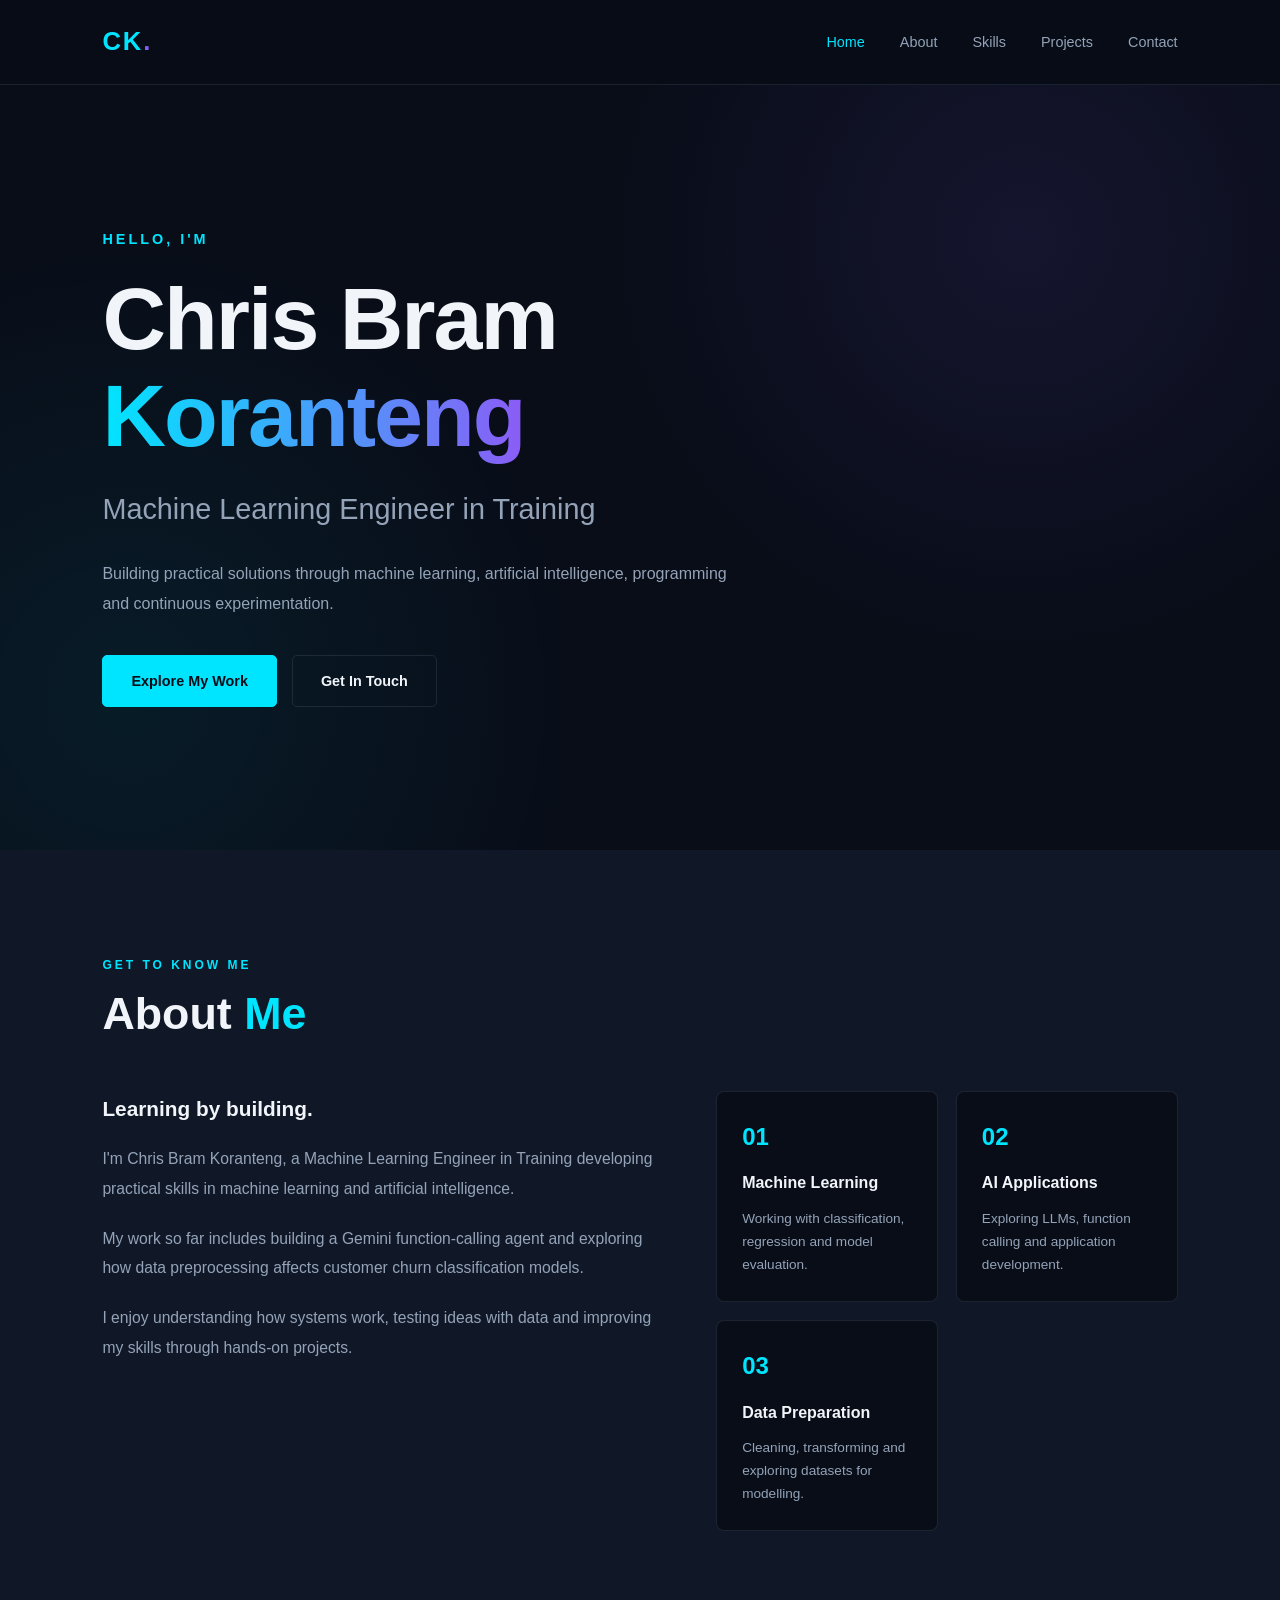
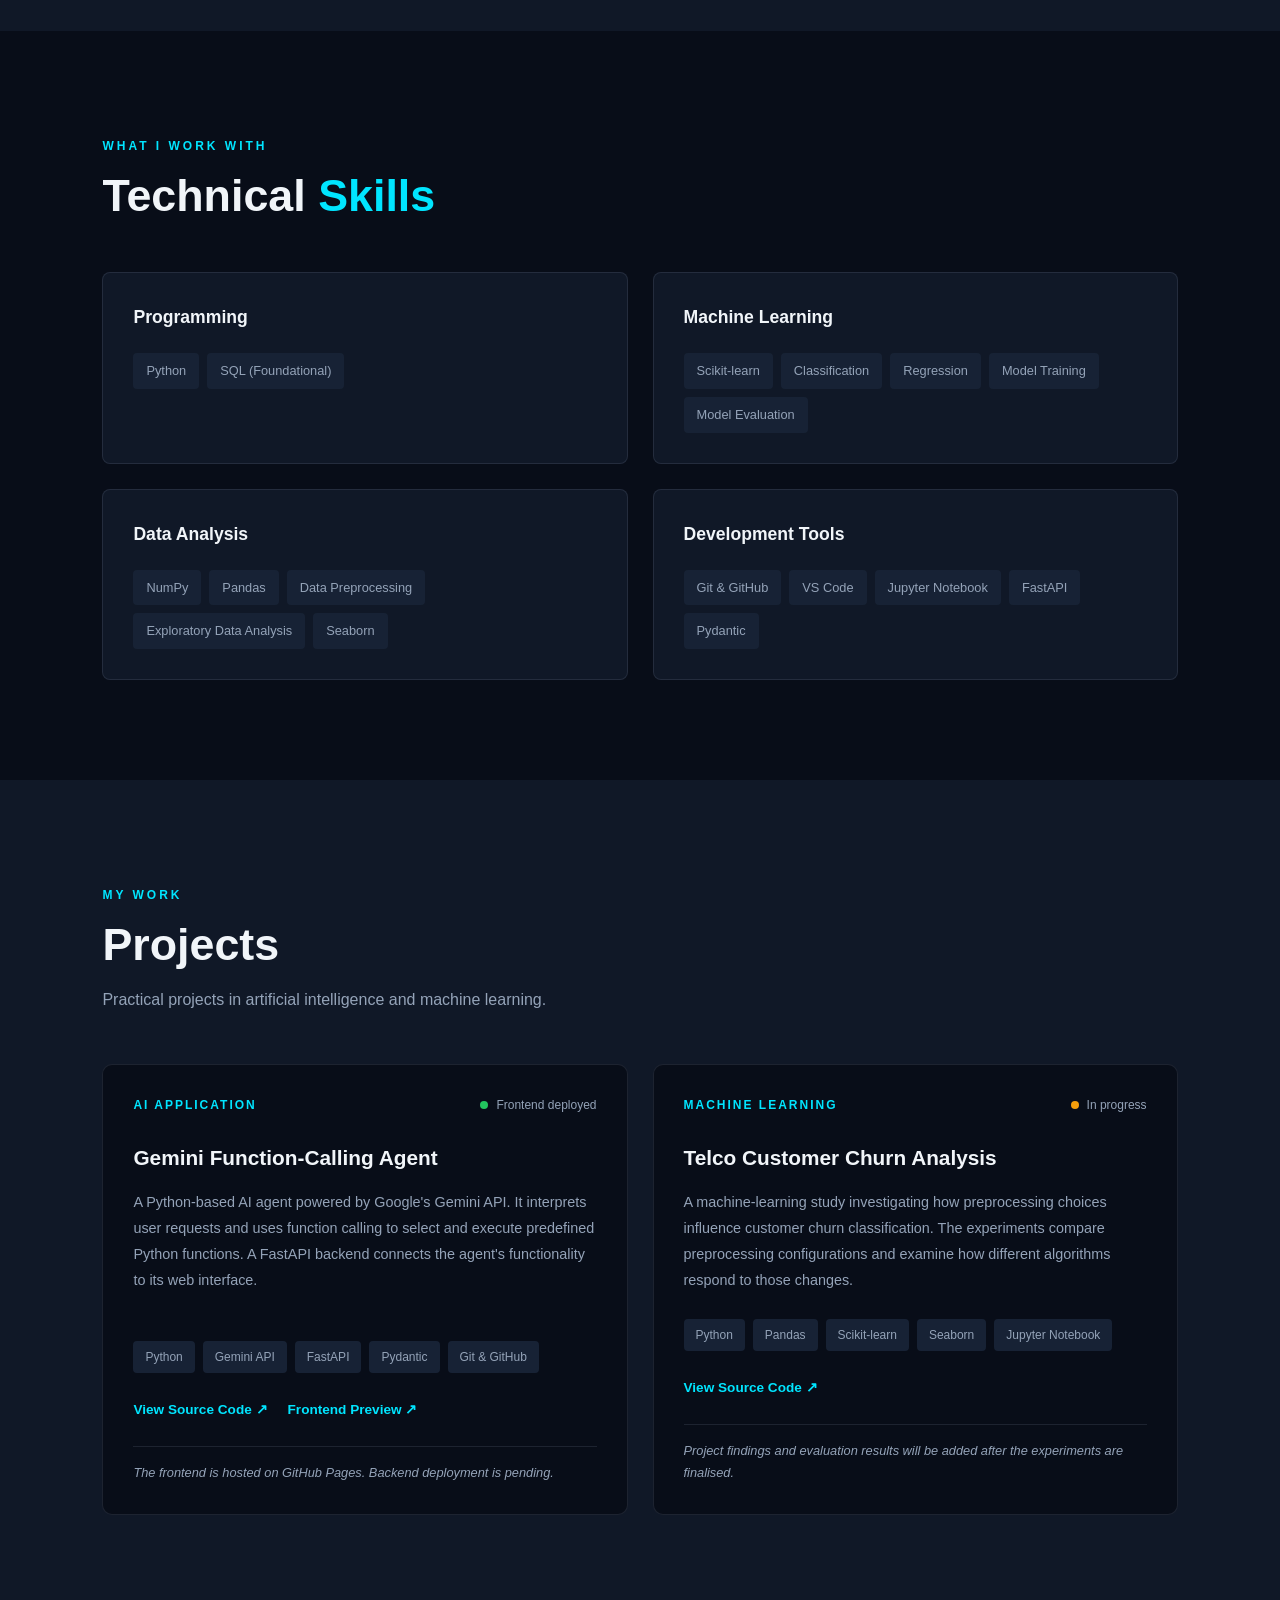
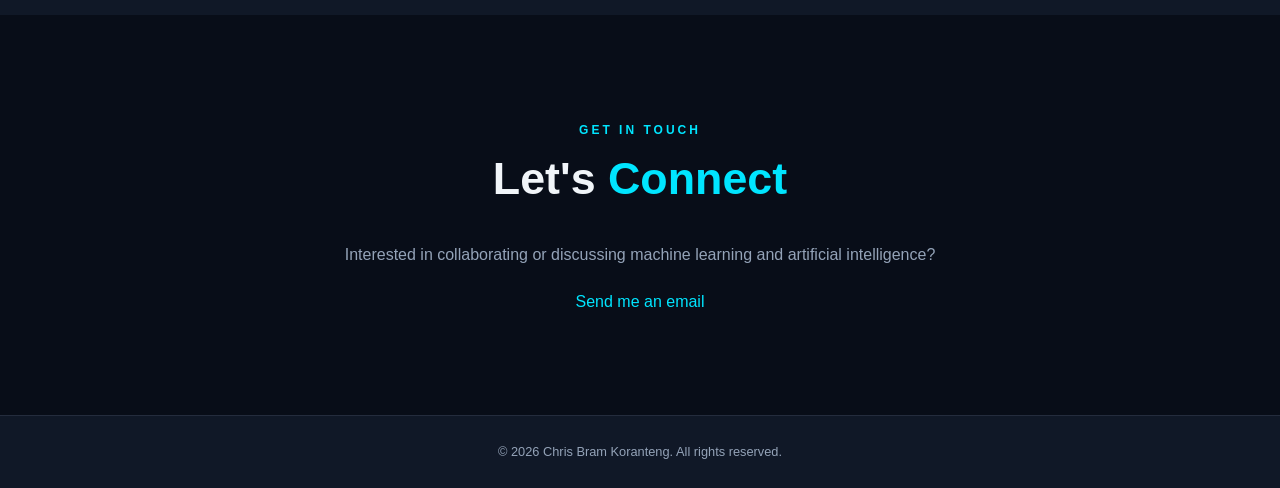
==== docs/index.html @ 3e50b00d "position changes" ====
<!DOCTYPE html>
<html lang="en">
<head>
    <meta charset="UTF-8">
    <meta name="viewport" content="width=device-width, initial-scale=1.0">
    <meta name="description" content="Chris Bram Koranteng — Machine Learning Engineer in Training, building practical projects in machine learning and artificial intelligence.">

    <title>Chris Bram Koranteng | Machine Learning Engineer in Training</title>
    <link rel="stylesheet" href="style.css">
</head>

<body>

<header>
    <nav class="navbar" aria-label="Main navigation">
        <a href="#home" class="logo">CK<span>.</span></a>

        <ul class="nav-links">
            <li><a href="#home">Home</a></li>
            <li><a href="#about">About</a></li>
            <li><a href="#skills">Skills</a></li>
            <li><a href="#projects">Projects</a></li>
            <li><a href="#contact">Contact</a></li>
        </ul>
    </nav>
</header>

<main>

    <!-- Hero -->
    <section id="home" class="hero">
        <div class="hero-content">

            <p class="intro">HELLO, I'M</p>

            <h1>Chris Bram <span>Koranteng</span></h1>

            <h2>Machine Learning Engineer in Training</h2>

            <p class="hero-description">
                Building practical solutions through machine learning,
                artificial intelligence, programming and continuous experimentation.
            </p>

            <div class="hero-buttons">
                <a href="#projects" class="btn primary-btn">Explore My Work</a>
                <a href="#contact" class="btn secondary-btn">Get In Touch</a>
            </div>

        </div>
    </section>

    <!-- About -->
    <section id="about" class="about-section">

        <div class="section-heading">
            <span class="section-label">GET TO KNOW ME</span>
            <h2>About <span>Me</span></h2>
        </div>

        <div class="about-container">

            <div class="about-text">

                <h3>Learning by building.</h3>

                <p>
                    I'm Chris Bram Koranteng, a Machine Learning Engineer
                    in Training developing practical skills in machine
                    learning and artificial intelligence.
                </p>

                <p>
                    My work so far includes building a Gemini function-calling
                    agent and exploring how data preprocessing affects
                    customer churn classification models.
                </p>

                <p>
                    I enjoy understanding how systems work, testing ideas
                    with data and improving my skills through hands-on projects.
                </p>

            </div>

            <div class="about-details">

                <article class="detail-card">
                    <span class="detail-number">01</span>
                    <div>
                        <h4>Machine Learning</h4>
                        <p>Working with classification, regression and model evaluation.</p>
                    </div>
                </article>

                <article class="detail-card">
                    <span class="detail-number">02</span>
                    <div>
                        <h4>AI Applications</h4>
                        <p>Exploring LLMs, function calling and application development.</p>
                    </div>
                </article>

                <article class="detail-card">
                    <span class="detail-number">03</span>
                    <div>
                        <h4>Data Preparation</h4>
                        <p>Cleaning, transforming and exploring datasets for modelling.</p>
                    </div>
                </article>

            </div>
        </div>
    </section>

    <!-- Skills -->
    <section id="skills" class="skills-section">

        <div class="section-heading">
            <span class="section-label">WHAT I WORK WITH</span>
            <h2>Technical <span>Skills</span></h2>
        </div>

        <div class="skills-grid">

            <div class="skill-card">
                <h3>Programming</h3>
                <ul>
                    <li>Python</li>
                    <li>SQL (Foundational)</li>
                </ul>
            </div>

            <div class="skill-card">
                <h3>Machine Learning</h3>
                <ul>
                    <li>Scikit-learn</li>
                    <li>Classification</li>
                    <li>Regression</li>
                    <li>Model Training</li>
                    <li>Model Evaluation</li>
                </ul>
            </div>

            <div class="skill-card">
                <h3>Data Analysis</h3>
                <ul>
                    <li>NumPy</li>
                    <li>Pandas</li>
                    <li>Data Preprocessing</li>
                    <li>Exploratory Data Analysis</li>
                    <li>Seaborn</li>
                </ul>
            </div>

            <div class="skill-card">
                <h3>Development Tools</h3>
                <ul>
                    <li>Git &amp; GitHub</li>
                    <li>VS Code</li>
                    <li>Jupyter Notebook</li>
                    <li>FastAPI</li>
                    <li>Pydantic</li>
                </ul>
            </div>

        </div>
    </section>

    <!-- Projects -->
    <section id="projects" class="projects-section">

        <div class="container">

            <div class="section-heading">
                <span class="section-label">MY WORK</span>
                <h2>Projects</h2>
                <p>Practical projects in artificial intelligence and machine learning.</p>
            </div>

            <div class="projects-grid">

                <!-- Project 1 -->
                <article class="project-card">

                    <div class="project-top">
                        <span class="project-category">AI APPLICATION</span>

                        <span class="project-status">
                            <span class="status-dot"></span>
                            Frontend deployed
                        </span>
                    </div>

                    <h3>Gemini Function-Calling Agent</h3>

                    <p class="project-description">
                        A Python-based AI agent powered by Google's Gemini API.
                        It interprets user requests and uses function calling
                        to select and execute predefined Python functions.
                        A FastAPI backend connects the agent's functionality
                        to its web interface.
                    </p>

                    <div class="project-tech">
                        <span>Python</span>
                        <span>Gemini API</span>
                        <span>FastAPI</span>
                        <span>Pydantic</span>
                        <span>Git &amp; GitHub</span>
                    </div>

                    <div class="project-links">
                        <a href="https://github.com/ckkoranteng16-spec/first-agent"
                           target="_blank" rel="noopener noreferrer">
                            View Source Code ↗
                        </a>

                        <a href="https://ckkoranteng16-spec.github.io/first-agent/"
                           target="_blank" rel="noopener noreferrer">
                            Frontend Preview ↗
                        </a>
                    </div>

                    <p class="project-note">
                        The frontend is hosted on GitHub Pages.
                        Backend deployment is pending.
                    </p>

                </article>

                <!-- Project 2 -->
                <article class="project-card">

                    <div class="project-top">
                        <span class="project-category">MACHINE LEARNING</span>

                        <span class="project-status">
                            <span class="status-dot status-dot-progress"></span>
                            In progress
                        </span>
                    </div>

                    <h3>Telco Customer Churn Analysis</h3>

                    <p class="project-description">
                        A machine-learning study investigating how preprocessing
                        choices influence customer churn classification.
                        The experiments compare preprocessing configurations
                        and examine how different algorithms respond to those changes.
                    </p>

                    <div class="project-tech">
                        <span>Python</span>
                        <span>Pandas</span>
                        <span>Scikit-learn</span>
                        <span>Seaborn</span>
                        <span>Jupyter Notebook</span>
                    </div>

                    <div class="project-links">
                        <a href="https://github.com/ckkoranteng16-spec/Telco-Churn-Project"
                           target="_blank" rel="noopener noreferrer">
                            View Source Code ↗
                        </a>
                    </div>

                    <p class="project-note">
                        Project findings and evaluation results will be added
                        after the experiments are finalised.
                    </p>

                </article>

            </div>
        </div>
    </section>

    <!-- Contact -->
    <section id="contact" class="contact-section">

        <div class="section-heading">
            <span class="section-label">GET IN TOUCH</span>
            <h2>Let's <span>Connect</span></h2>
        </div>

        <p>
            Interested in collaborating or discussing machine learning
            and artificial intelligence?
        </p>

        <a class="contact-link" href="mailto:ckkoranteng16@gmail.com">
            Send me an email
        </a>

    </section>

</main>

<footer>
    <p>
        &copy; <span id="current-year"></span>
        Chris Bram Koranteng. All rights reserved.
    </p>
</footer>

<script src="../backend/script.js"></script>

</body>
</html>
---- docs/style.css ----
/* =========================================
   1. DESIGN SYSTEM
========================================= */

:root {
    --background: #080D18;
    --surface: #101827;
    --surface-light: #172235;

    --primary: #00E5FF;
    --secondary: #8B5CF6;

    --text: #F1F5F9;
    --muted: #94A3B8;

    --border: rgba(148, 163, 184, 0.15);

    --transition: 0.3s ease;
    --container-width: 1100px;
}


/* =========================================
   2. GLOBAL STYLES
========================================= */

* {
    margin: 0;
    padding: 0;
    box-sizing: border-box;
}

html {
    scroll-behavior: smooth;
    scroll-padding-top: 90px;
}

body {
    background: var(--background);
    color: var(--text);
    font-family: 'Inter', 'Segoe UI', sans-serif;
    line-height: 1.7;
    overflow-x: hidden;
}

a {
    color: inherit;
    text-decoration: none;
}

ul {
    list-style: none;
}

section {
    padding: 100px 8%;
}

.container {
    width: 100%;
    max-width: var(--container-width);
    margin: 0 auto;
}


/* =========================================
   3. NAVIGATION
========================================= */

.navbar {
    position: sticky;
    top: 0;
    z-index: 1000;

    display: flex;
    justify-content: space-between;
    align-items: center;

    padding: 20px 8%;

    background: rgba(8, 13, 24, 0.85);
    backdrop-filter: blur(15px);
    -webkit-backdrop-filter: blur(15px);

    border-bottom: 1px solid var(--border);
}

.logo {
    color: var(--primary);
    font-size: 1.6rem;
    font-weight: 800;
    letter-spacing: 2px;
}

.logo span {
    color: var(--secondary);
}

.nav-links {
    display: flex;
    align-items: center;
    gap: 35px;
}

.nav-links a {
    color: var(--muted);
    font-size: 0.9rem;
    font-weight: 500;
    transition: var(--transition);
}

.nav-links a:hover,
.nav-links a.active {
    color: var(--primary);
}


/* =========================================
   4. HERO SECTION
========================================= */

.hero {
    min-height: 85vh;

    display: flex;
    align-items: center;

    padding: 100px 8%;

    background:
        radial-gradient(
            circle at 80% 20%,
            rgba(139, 92, 246, 0.10),
            transparent 35%
        ),
        radial-gradient(
            circle at 10% 80%,
            rgba(0, 229, 255, 0.07),
            transparent 35%
        );
}

.hero-content {
    max-width: 850px;
}

.intro {
    color: var(--primary);
    font-size: 0.9rem;
    font-weight: 600;
    letter-spacing: 3px;
    text-transform: uppercase;
    margin-bottom: 20px;
}

.hero h1 {
    font-size: clamp(2.8rem, 7vw, 5.5rem);
    line-height: 1.1;
    font-weight: 800;
    letter-spacing: -2px;
    margin-bottom: 20px;
}

.hero h1 span {
    background: linear-gradient(
        90deg,
        var(--primary),
        var(--secondary)
    );

    -webkit-background-clip: text;
    background-clip: text;
    color: transparent;
}

.hero h2 {
    color: var(--muted);
    font-size: clamp(1.2rem, 3vw, 1.8rem);
    font-weight: 500;
    margin-bottom: 25px;
}

.hero-description {
    color: var(--muted);
    max-width: 650px;
    font-size: 1rem;
    line-height: 1.9;
    margin-bottom: 35px;
}

.hero-buttons {
    display: flex;
    flex-wrap: wrap;
    gap: 15px;
}


/* =========================================
   5. BUTTONS
========================================= */

.btn {
    display: inline-flex;
    align-items: center;
    justify-content: center;

    padding: 13px 28px;
    border-radius: 5px;

    font-size: 0.9rem;
    font-weight: 600;

    transition: var(--transition);
}

.primary-btn {
    background: var(--primary);
    color: var(--background);
    border: 1px solid var(--primary);
}

.primary-btn:hover {
    background: transparent;
    color: var(--primary);
    transform: translateY(-3px);
}

.secondary-btn {
    background: transparent;
    color: var(--text);
    border: 1px solid var(--border);
}

.secondary-btn:hover {
    border-color: var(--primary);
    color: var(--primary);
    transform: translateY(-3px);
}


/* =========================================
   6. SECTION HEADINGS
========================================= */

.section-heading {
    margin-bottom: 50px;
}

.section-label {
    display: inline-block;
    color: var(--primary);
    font-size: 0.75rem;
    font-weight: 700;
    letter-spacing: 3px;
    margin-bottom: 12px;
}

.section-heading h2 {
    font-size: clamp(2rem, 4vw, 2.8rem);
    font-weight: 700;
    line-height: 1.2;
    margin-bottom: 15px;
}

.section-heading h2 span {
    color: var(--primary);
}

.section-heading p {
    color: var(--muted);
    max-width: 650px;
}


/* =========================================
   7. ABOUT SECTION
========================================= */

.about-section {
    background: var(--surface);
}

.about-container {
    display: grid;
    grid-template-columns: 1.2fr 1fr;
    gap: 60px;
    align-items: start;
}

.about-text h3 {
    font-size: 1.3rem;
    margin-bottom: 18px;
}

.about-text p {
    color: var(--muted);
    font-size: 0.98rem;
    line-height: 1.9;
    margin-bottom: 20px;
}

.about-details {
    display: grid;
    grid-template-columns: repeat(2, 1fr);
    gap: 18px;
}

.detail-card {
    background: var(--background);
    border: 1px solid var(--border);
    padding: 25px;
    border-radius: 8px;
    transition: var(--transition);
}

.detail-card:hover {
    border-color: var(--primary);
    transform: translateY(-5px);
}

.detail-number {
    display: block;
    color: var(--primary);
    font-size: 1.5rem;
    font-weight: 800;
    margin-bottom: 12px;
}

.detail-card h4 {
    font-size: 1rem;
    margin-bottom: 10px;
}

.detail-card p {
    color: var(--muted);
    font-size: 0.85rem;
    line-height: 1.7;
}


/* =========================================
   8. SKILLS SECTION
========================================= */

.skills-section {
    background: var(--background);
}

.skills-grid {
    display: grid;
    grid-template-columns: repeat(2, 1fr);
    gap: 25px;
}

.skill-card {
    background: var(--surface);
    border: 1px solid var(--border);
    padding: 30px;
    border-radius: 8px;
    transition: var(--transition);
}

.skill-card:hover {
    border-color: var(--primary);
    transform: translateY(-5px);
}

.skill-card h3 {
    color: var(--text);
    font-size: 1.1rem;
    margin-bottom: 20px;
}

.skill-card ul {
    display: flex;
    flex-wrap: wrap;
    gap: 8px;
}

.skill-card li {
    background: var(--surface-light);
    color: var(--muted);
    padding: 7px 13px;
    border-radius: 4px;
    font-size: 0.8rem;
    transition: var(--transition);
}

.skill-card li:hover {
    color: var(--primary);
    background: rgba(0, 229, 255, 0.08);
}


/* =========================================
   9. PROJECTS SECTION
========================================= */

.projects-section {
    background: var(--surface);
}

.projects-grid {
    display: grid;
    grid-template-columns: repeat(2, minmax(0, 1fr));
    gap: 25px;
}

.project-card {
    display: flex;
    flex-direction: column;

    background: var(--background);
    border: 1px solid var(--border);
    border-radius: 10px;
    padding: 30px;

    transition: var(--transition);
}

.project-card:hover {
    border-color: var(--primary);
    transform: translateY(-5px);
}

.project-top {
    display: flex;
    justify-content: space-between;
    align-items: center;
    flex-wrap: wrap;
    gap: 12px;
    margin-bottom: 25px;
}

.project-category {
    color: var(--primary);
    font-size: 0.75rem;
    font-weight: 700;
    letter-spacing: 2px;
}

.project-status {
    display: flex;
    align-items: center;
    gap: 8px;
    color: var(--muted);
    font-size: 0.75rem;
}

.status-dot {
    width: 8px;
    height: 8px;
    display: inline-block;
    border-radius: 50%;
    background: #22C55E;
}

.status-dot-progress {
    background: #F59E0B;
}

.project-card h3 {
    font-size: 1.3rem;
    margin-bottom: 15px;
}

.project-description {
    color: var(--muted);
    font-size: 0.9rem;
    line-height: 1.8;
    flex-grow: 1;
}

.project-tech {
    display: flex;
    flex-wrap: wrap;
    gap: 8px;
    margin: 25px 0;
}

.project-tech span {
    background: var(--surface-light);
    color: var(--muted);
    padding: 6px 12px;
    border-radius: 4px;
    font-size: 0.75rem;
}

.project-links {
    display: flex;
    flex-wrap: wrap;
    gap: 20px;
}

.project-links a {
    display: inline-flex;
    align-items: center;
    gap: 8px;
    color: var(--primary);
    font-size: 0.85rem;
    font-weight: 600;
    transition: var(--transition);
}

.project-links a:hover {
    color: var(--secondary);
    transform: translateX(3px);
}

.project-note {
    margin-top: 25px;
    padding-top: 15px;
    border-top: 1px solid var(--border);
    color: var(--muted);
    font-size: 0.8rem;
    font-style: italic;
}


/* =========================================
   10. CONTACT SECTION
========================================= */

.contact-section {
    background: var(--background);
    text-align: center;
}

.contact-section .section-heading {
    max-width: 650px;
    margin: 0 auto 35px;
}

.contact-section .section-heading p {
    margin: 0 auto;
}

.contact-section > p {
    color: var(--muted);
    margin-bottom: 20px;
}

.contact-link {
    color: var(--primary);
    transition: var(--transition);
}

.contact-link:hover {
    color: var(--secondary);
}


/* =========================================
   11. FOOTER
========================================= */

footer {
    padding: 25px 8%;
    background: var(--surface);
    border-top: 1px solid var(--border);
    text-align: center;
}

footer p {
    color: var(--muted);
    font-size: 0.8rem;
}


/* =========================================
   12. RESPONSIVE DESIGN
========================================= */

@media (max-width: 900px) {

    section {
        padding: 85px 6%;
    }

    .navbar {
        padding: 18px 6%;
    }

    .about-container {
        grid-template-columns: 1fr;
        gap: 35px;
    }
}

@media (max-width: 768px) {

    section {
        padding: 75px 6%;
    }

    .navbar {
        flex-direction: column;
        gap: 18px;
    }

    .nav-links {
        flex-wrap: wrap;
        justify-content: center;
        gap: 18px;
    }

    .nav-links a {
        font-size: 0.8rem;
    }

    .hero {
        min-height: 75vh;
        padding: 80px 6%;
    }

    .hero h1 {
        letter-spacing: -1px;
    }

    .skills-grid,
    .projects-grid {
        grid-template-columns: 1fr;
    }

    .about-details {
        grid-template-columns: 1fr 1fr;
    }
}

@media (max-width: 480px) {

    section {
        padding: 65px 5%;
    }

    .nav-links {
        gap: 12px;
    }

    .hero {
        padding: 70px 5%;
    }

    .hero-buttons {
        flex-direction: column;
        align-items: stretch;
    }

    .btn {
        width: 100%;
    }

    .about-details {
        grid-template-columns: 1fr;
    }

    .project-top {
        align-items: flex-start;
        flex-direction: column;
    }

    .project-links {
        flex-direction: column;
        gap: 15px;
    }

    .skill-card,
    .project-card {
        padding: 22px;
    }
}


/* =========================================
   13. ACCESSIBILITY
========================================= */

a:focus-visible,
button:focus-visible {
    outline: 2px solid var(--primary);
    outline-offset: 4px;
}

@media (prefers-reduced-motion: reduce) {

    *,
    *::before,
    *::after {
        scroll-behavior: auto !important;
        transition-duration: 0.01ms !important;
        animation-duration: 0.01ms !important;
    }
}
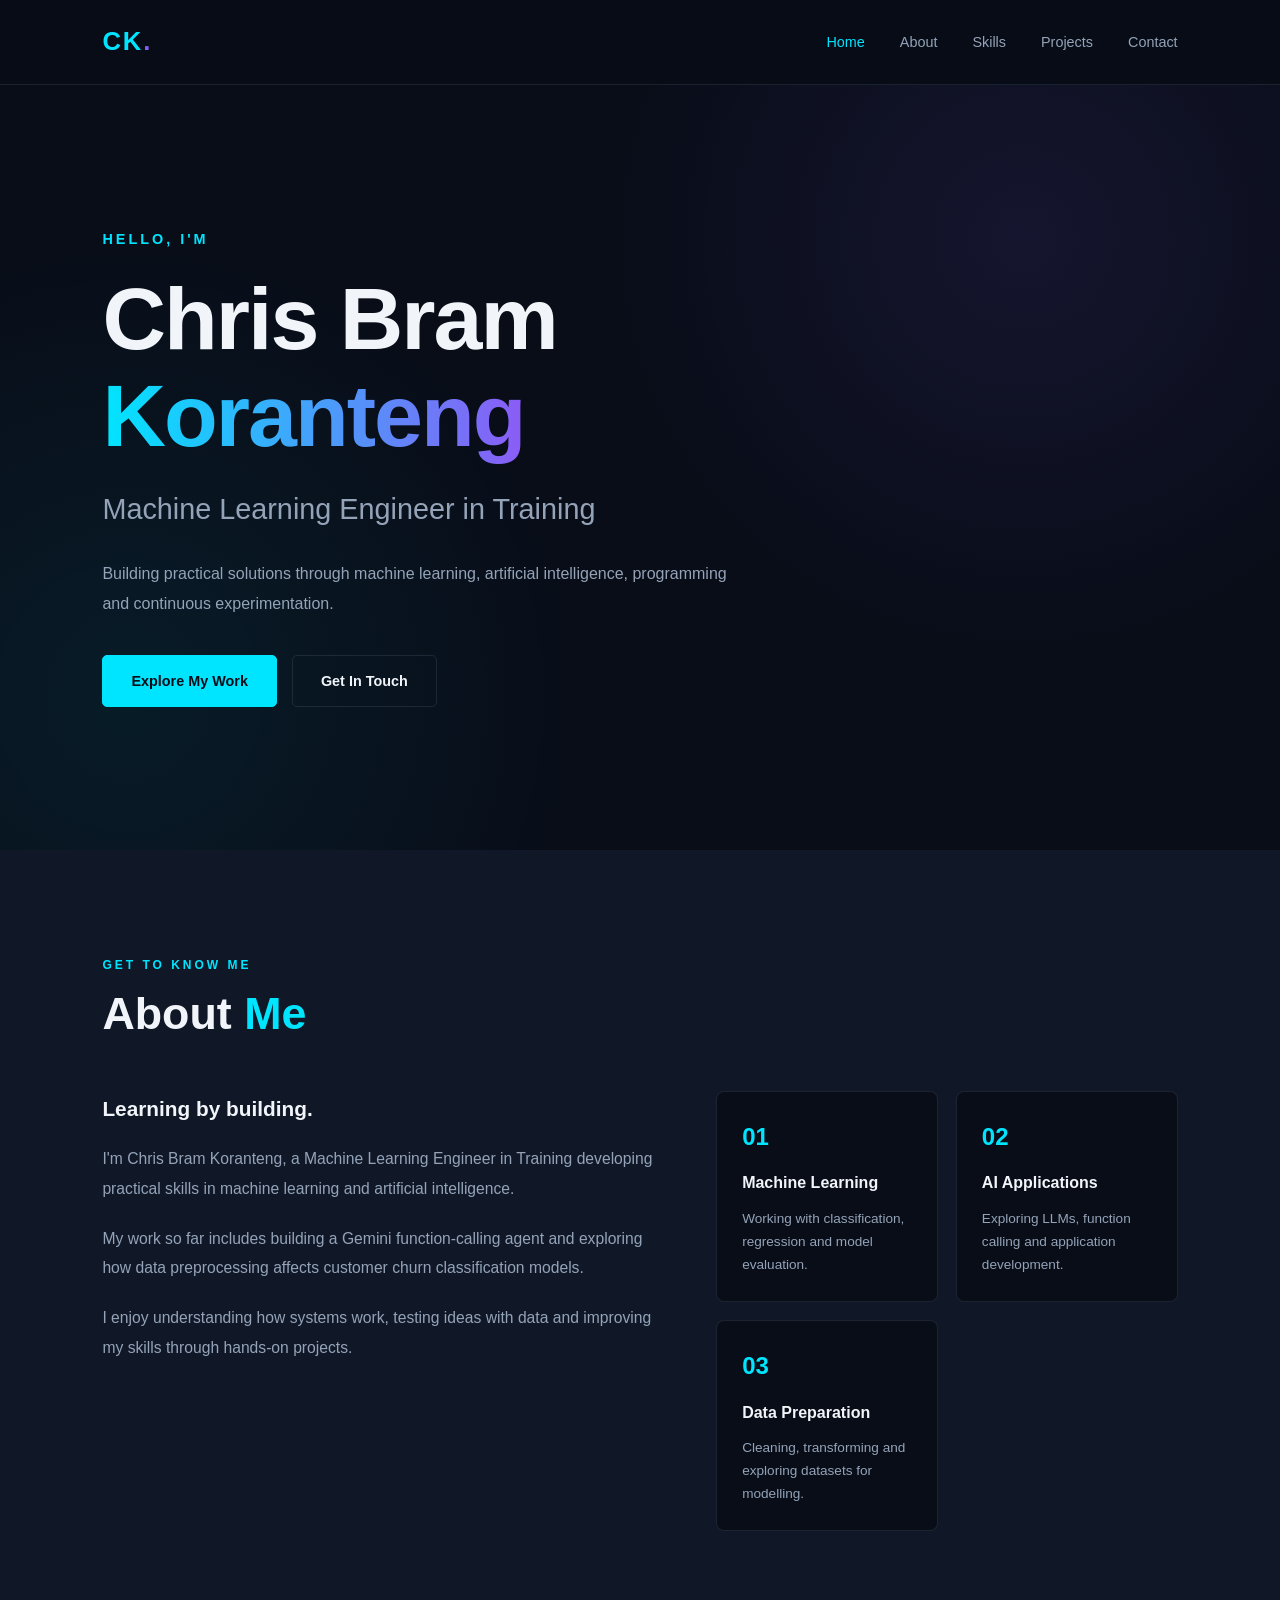
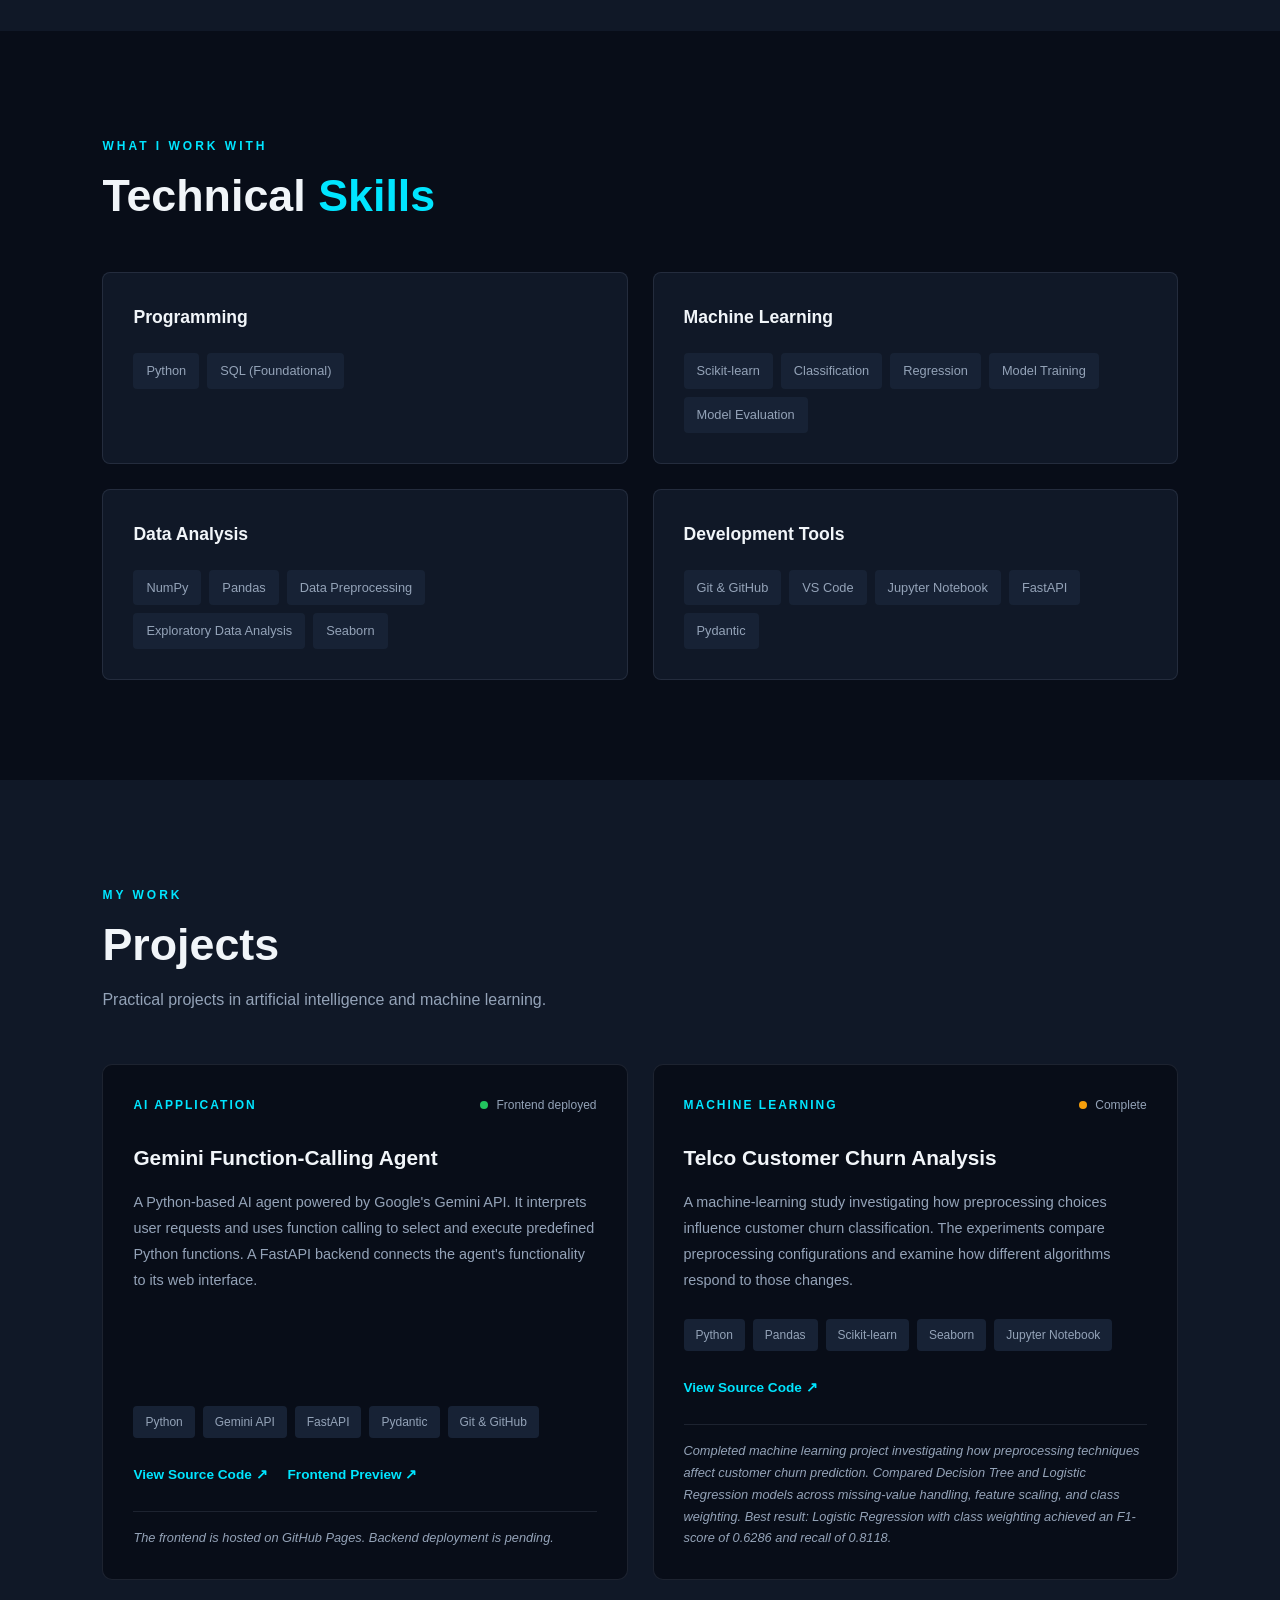
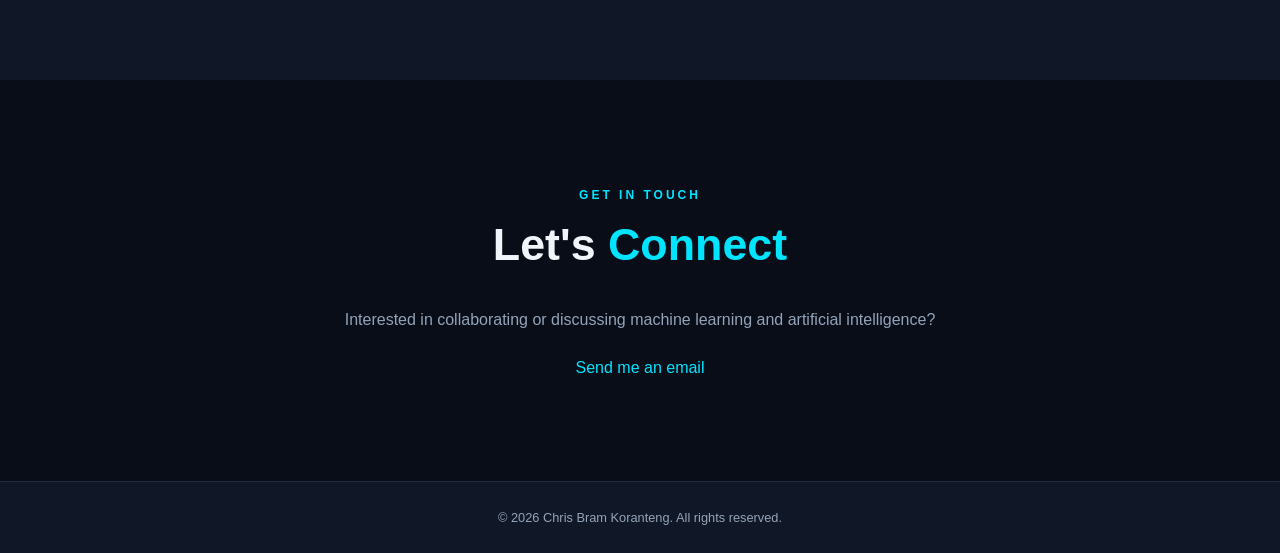
==== commit 3ab739e4: "Update project status and findings in index.html Updated project status to 'Complete' and added deta" ====
--- a/docs/index.html
+++ b/docs/index.html
@@ -238,7 +238,7 @@
 
                         <span class="project-status">
                             <span class="status-dot status-dot-progress"></span>
-                            In progress
+                            Complete
                         </span>
                     </div>
 
@@ -267,8 +267,11 @@
                     </div>
 
                     <p class="project-note">
-                        Project findings and evaluation results will be added
-                        after the experiments are finalised.
+                        Completed machine learning project investigating how preprocessing techniques affect customer churn prediction.
+
+                        Compared Decision Tree and Logistic Regression models across missing-value handling, feature scaling, and class weighting.
+
+                        Best result: Logistic Regression with class weighting achieved an F1-score of 0.6286 and recall of 0.8118.
                     </p>
 
                 </article>
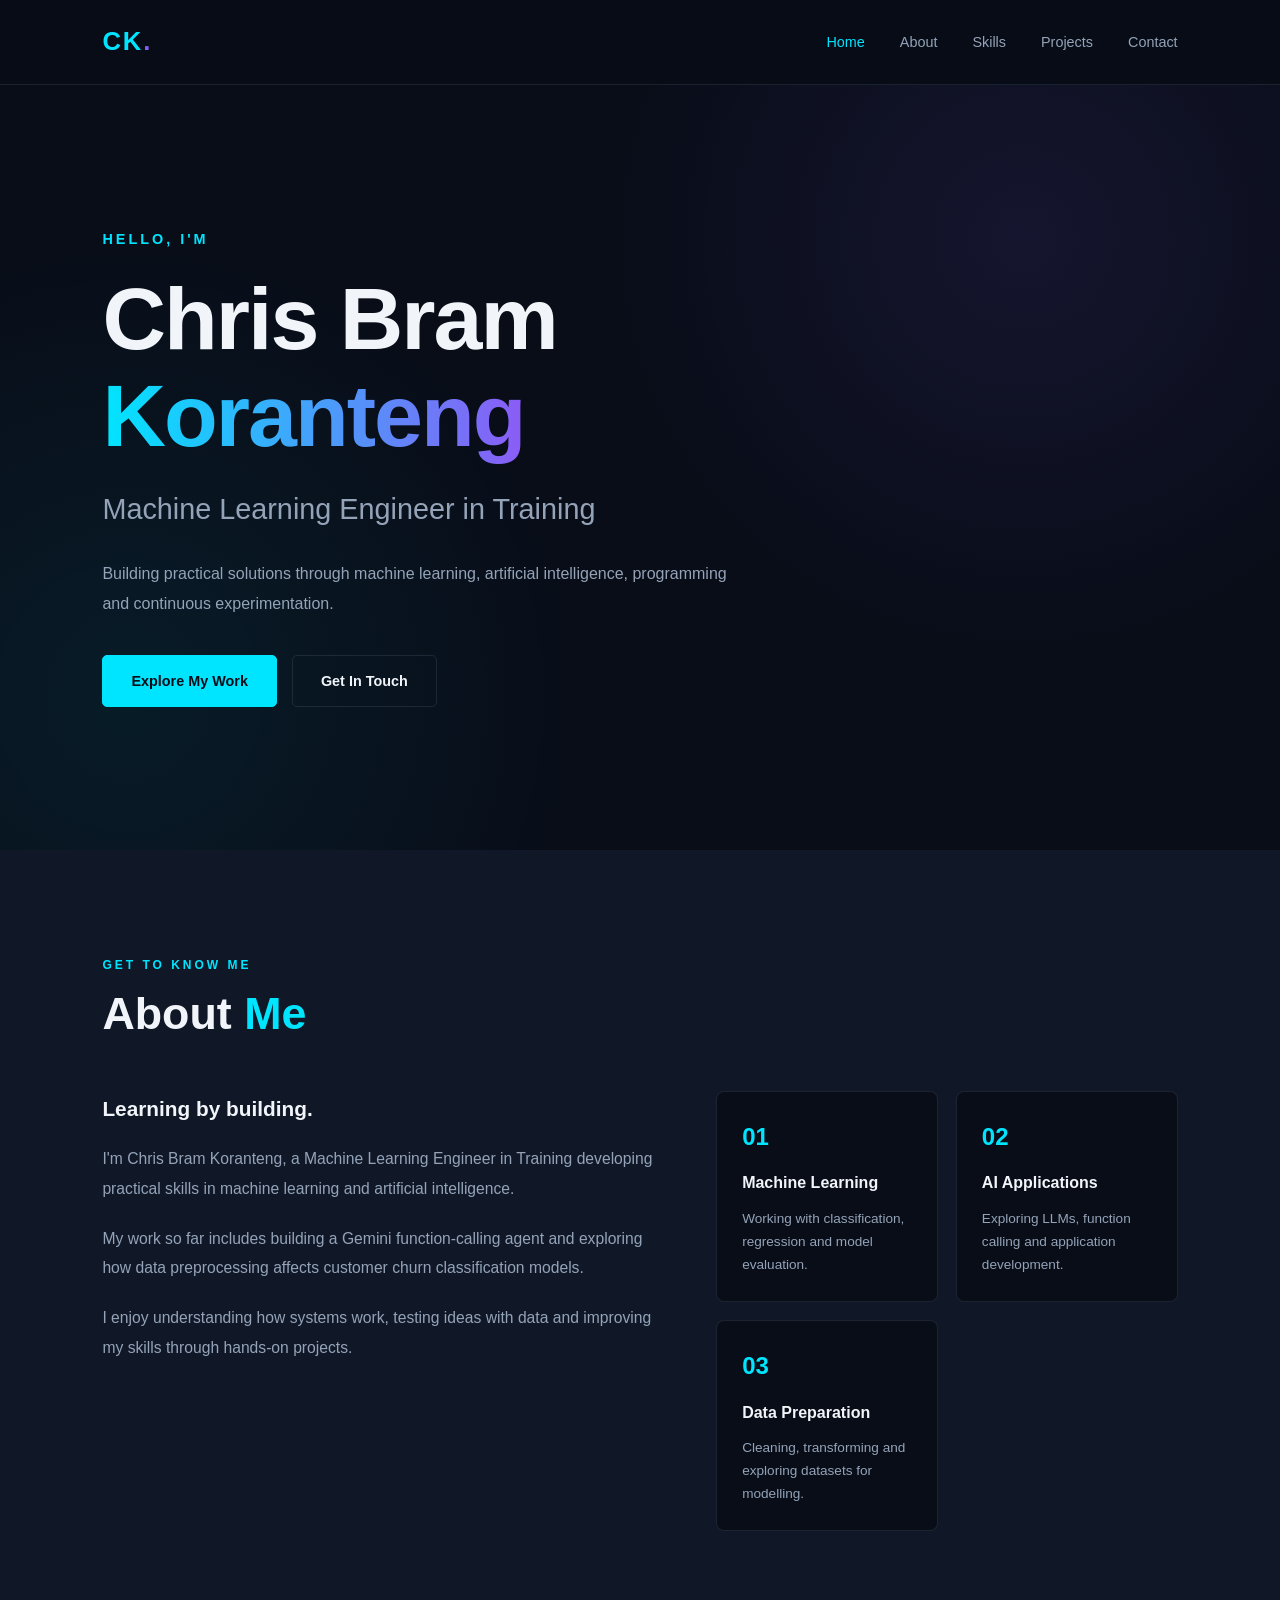
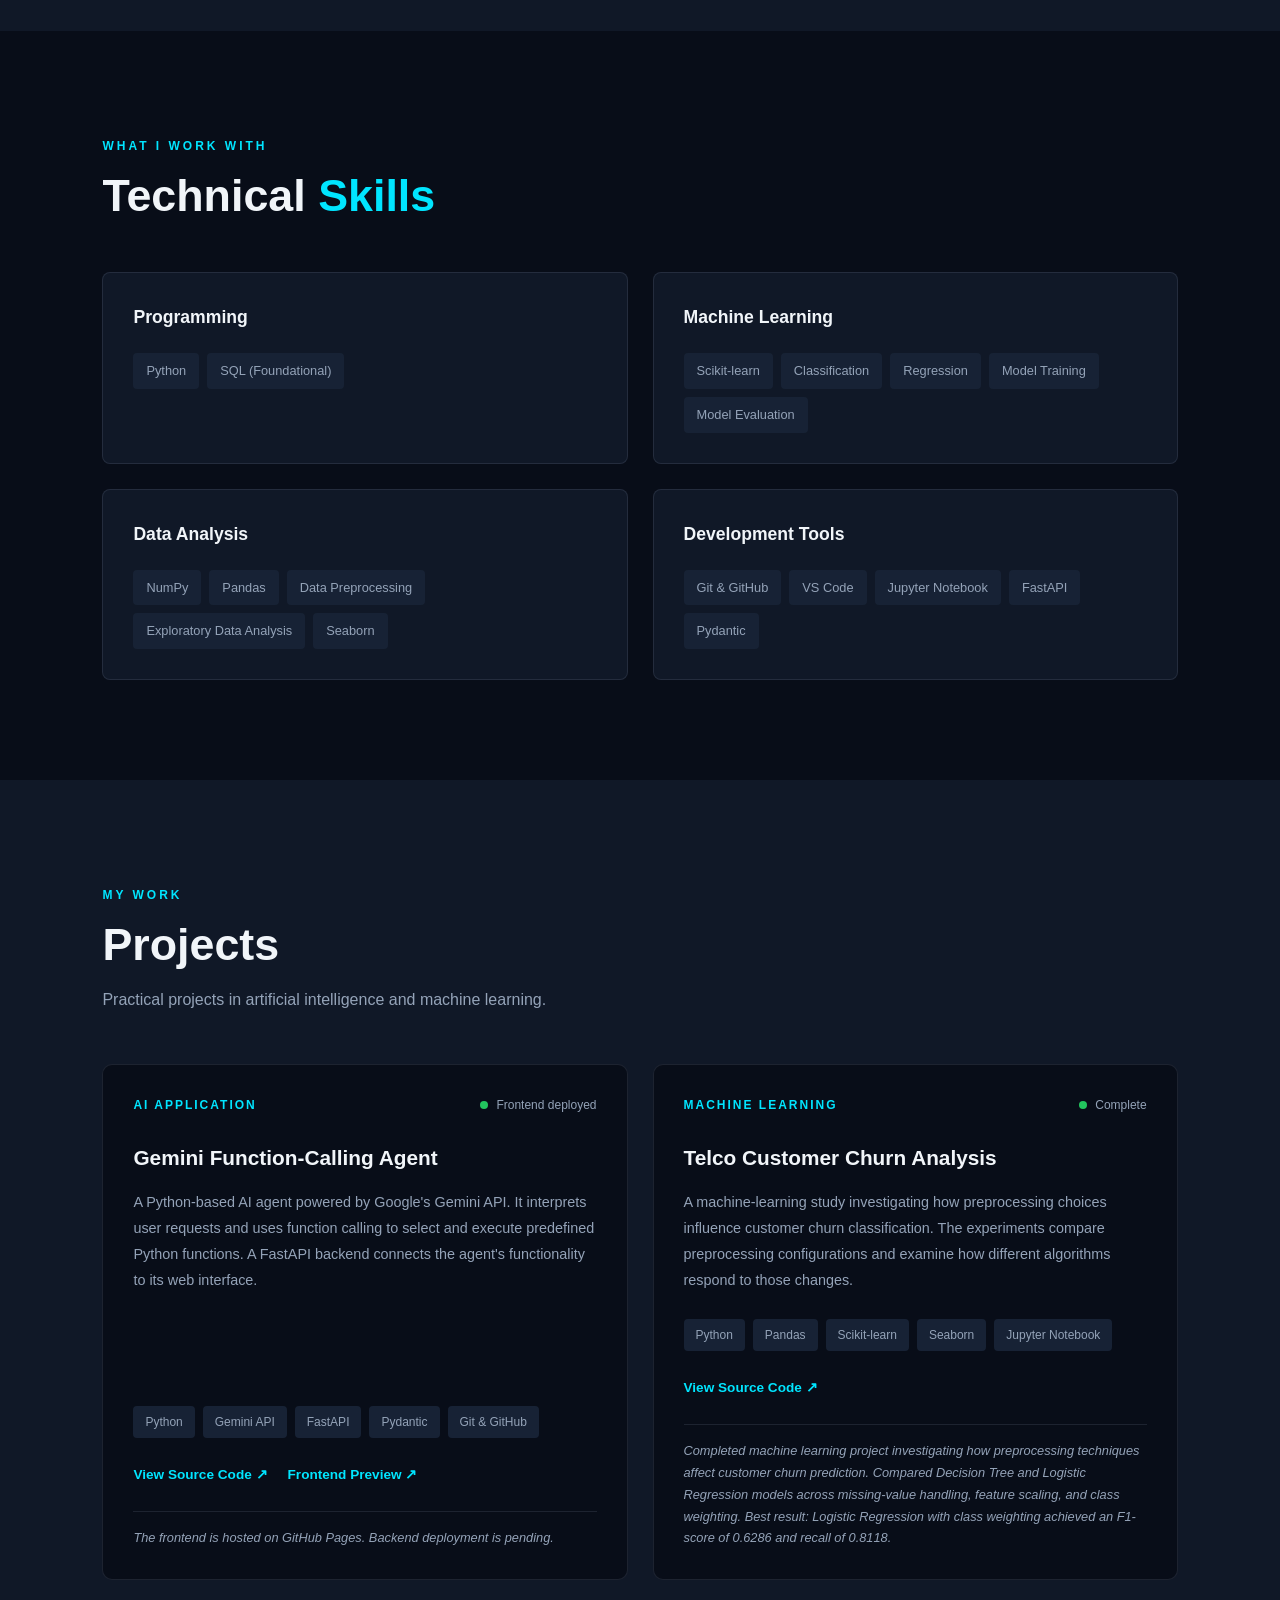
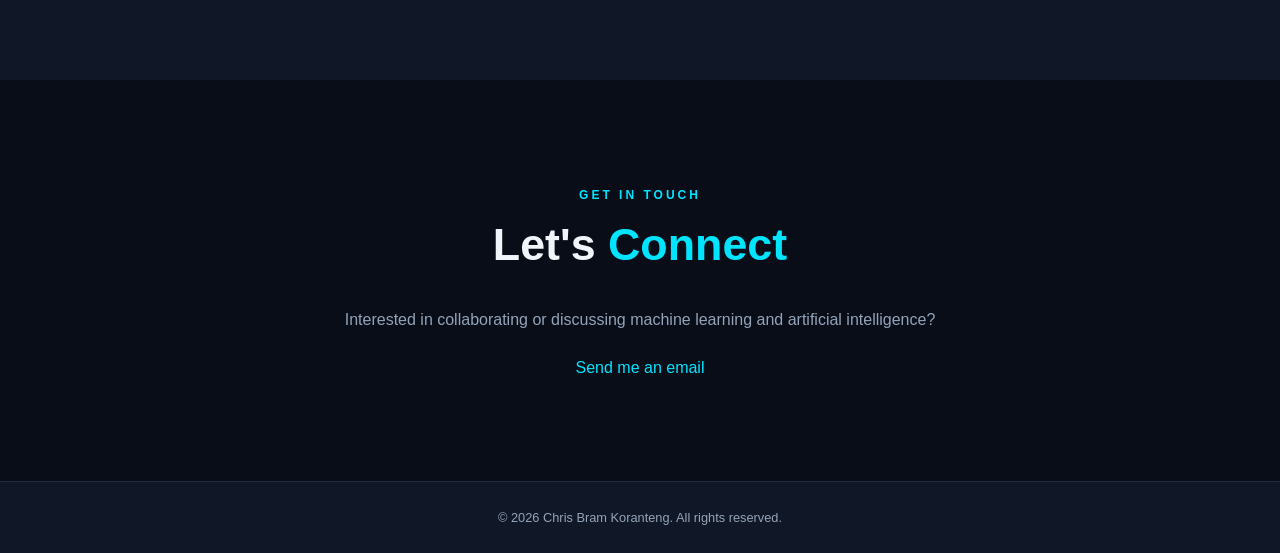
==== commit 43c28882: "churn status" ====
--- a/docs/index.html
+++ b/docs/index.html
@@ -237,7 +237,7 @@
                         <span class="project-category">MACHINE LEARNING</span>
 
                         <span class="project-status">
-                            <span class="status-dot status-dot-progress"></span>
+                            <span class="status-dot"></span>  
                             Complete
                         </span>
                     </div>
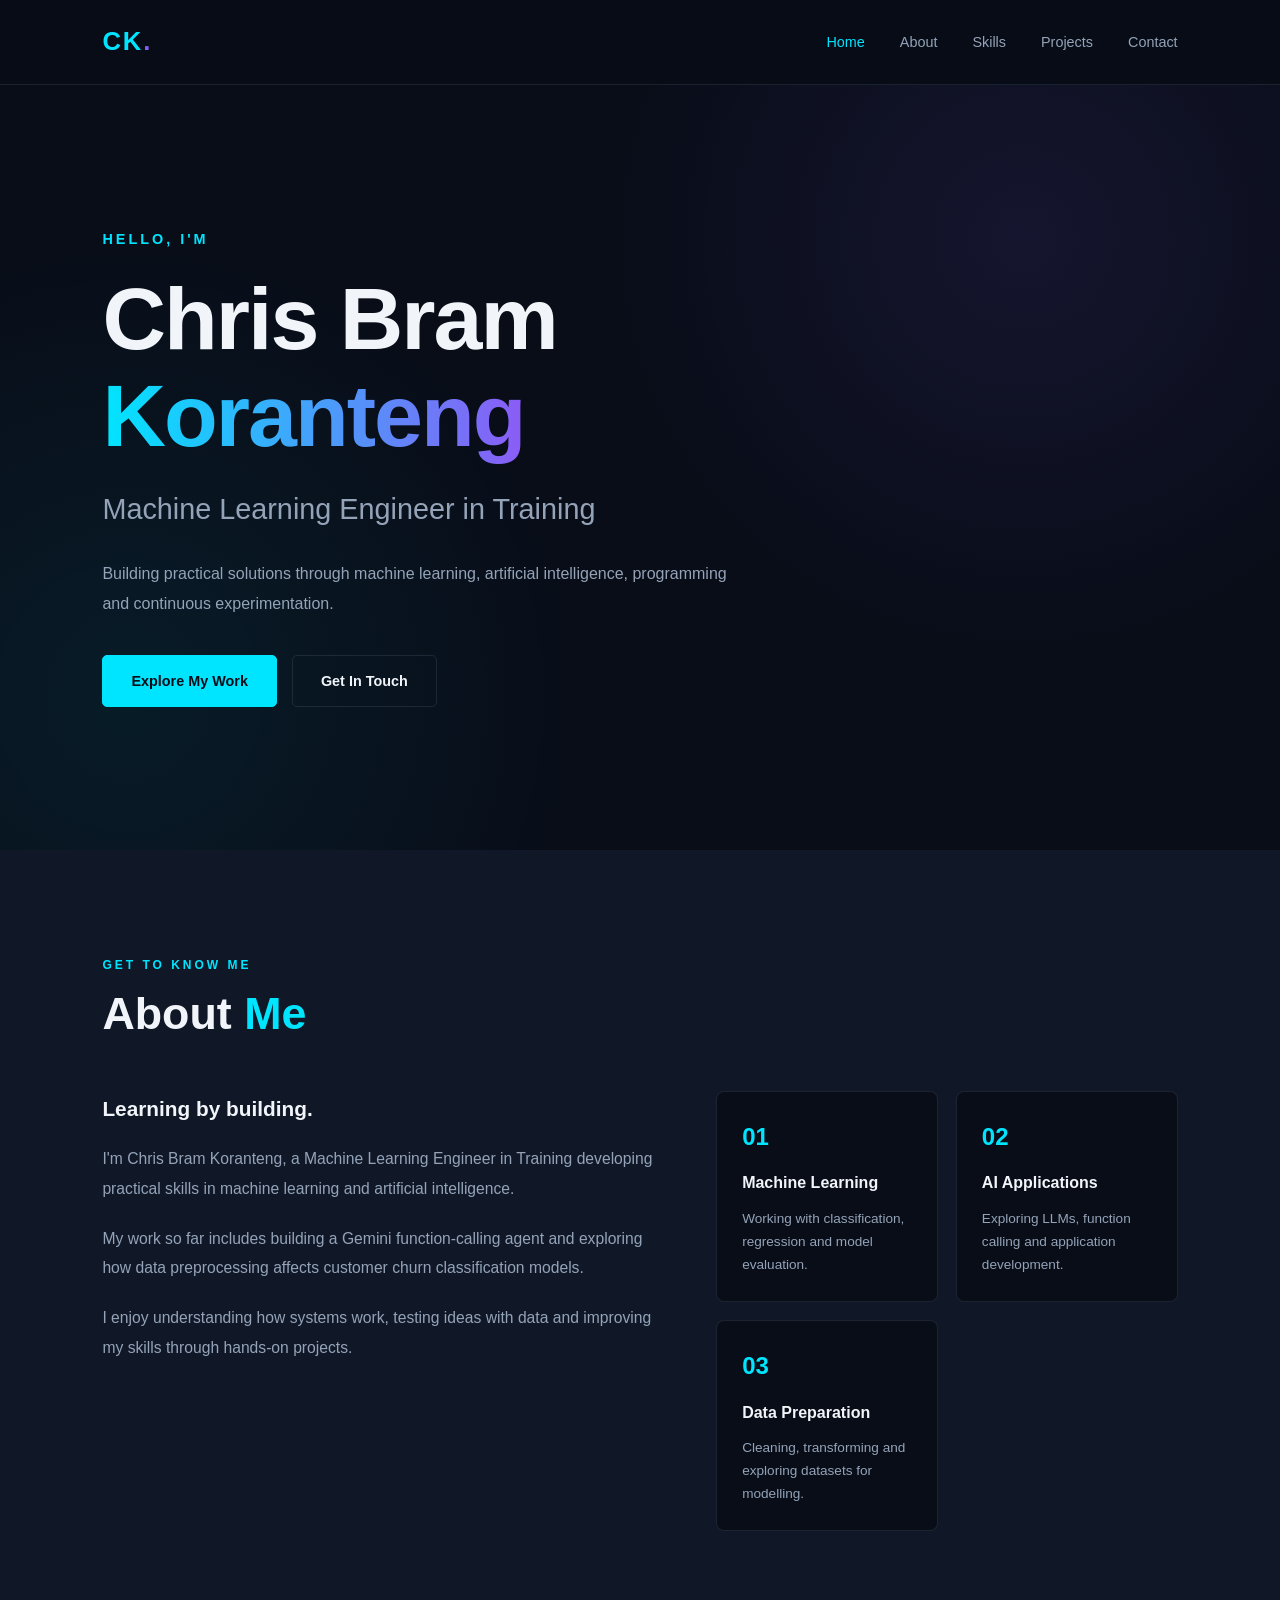
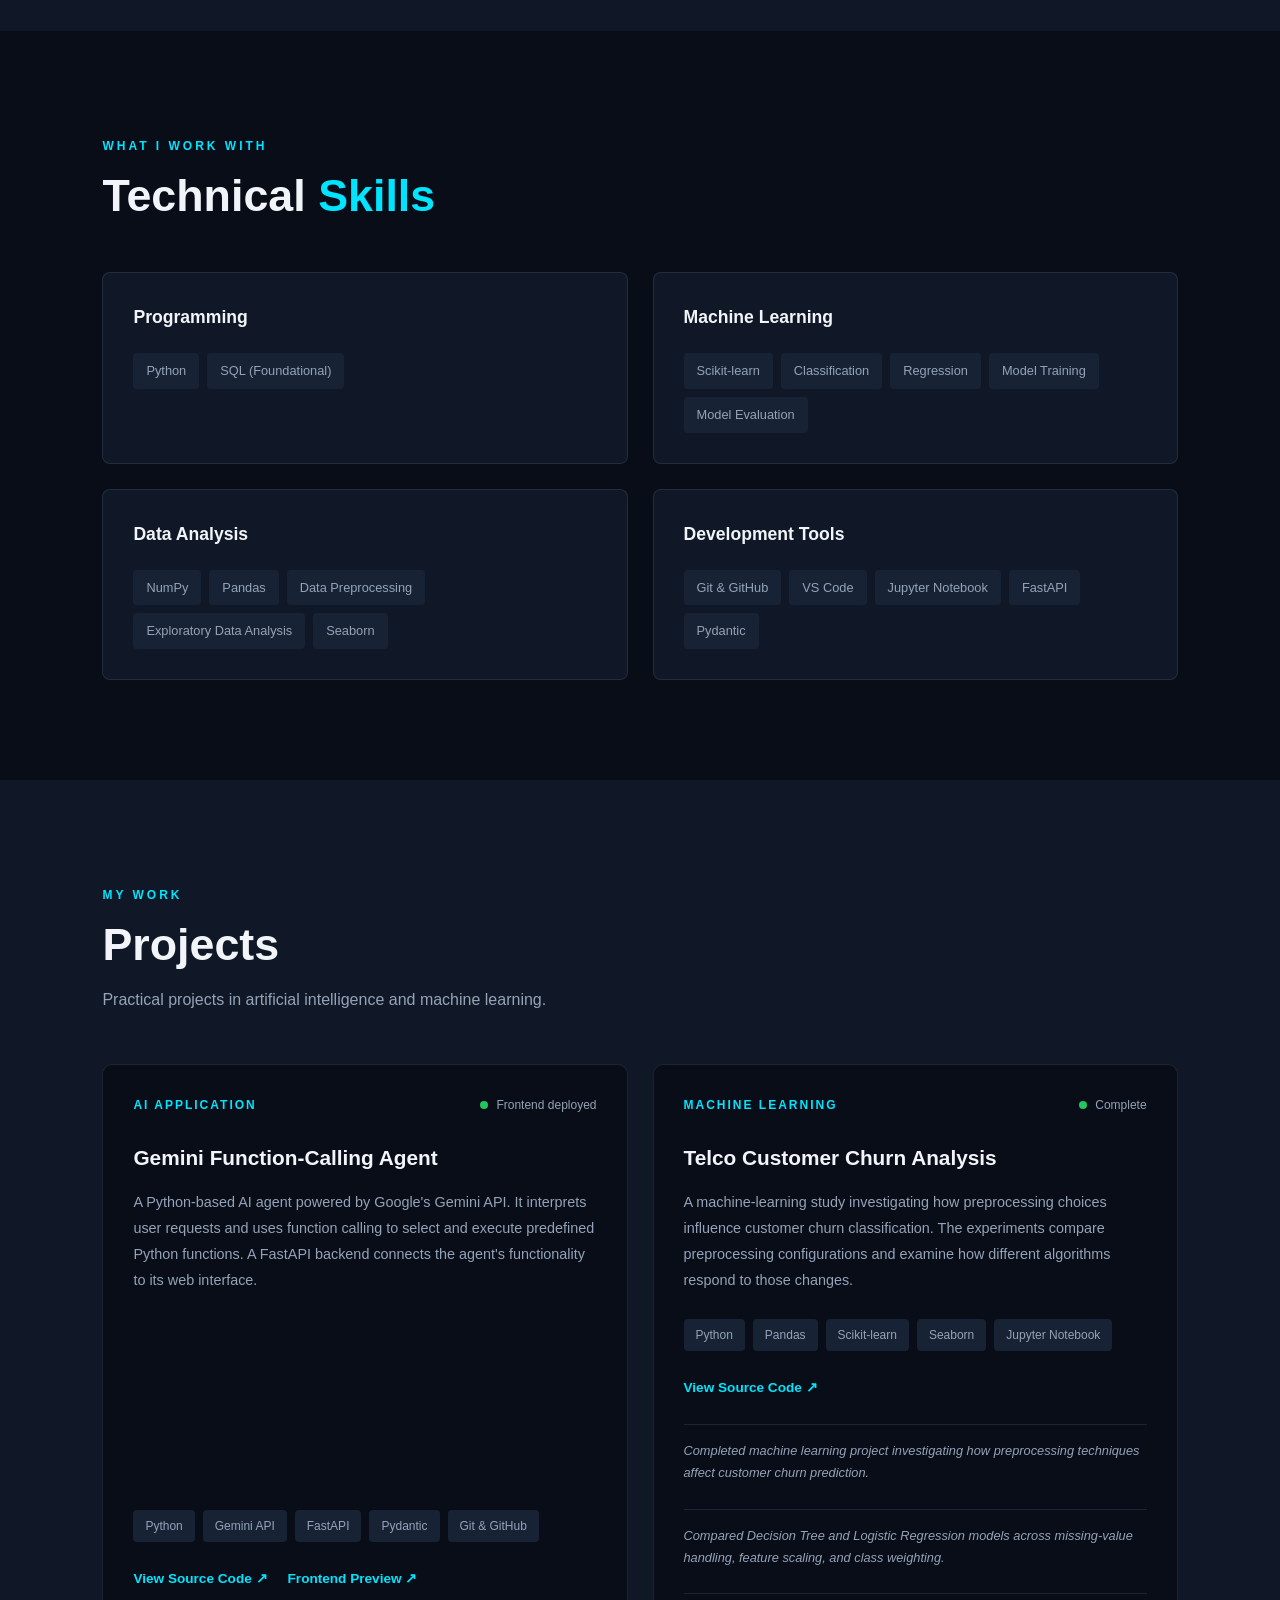
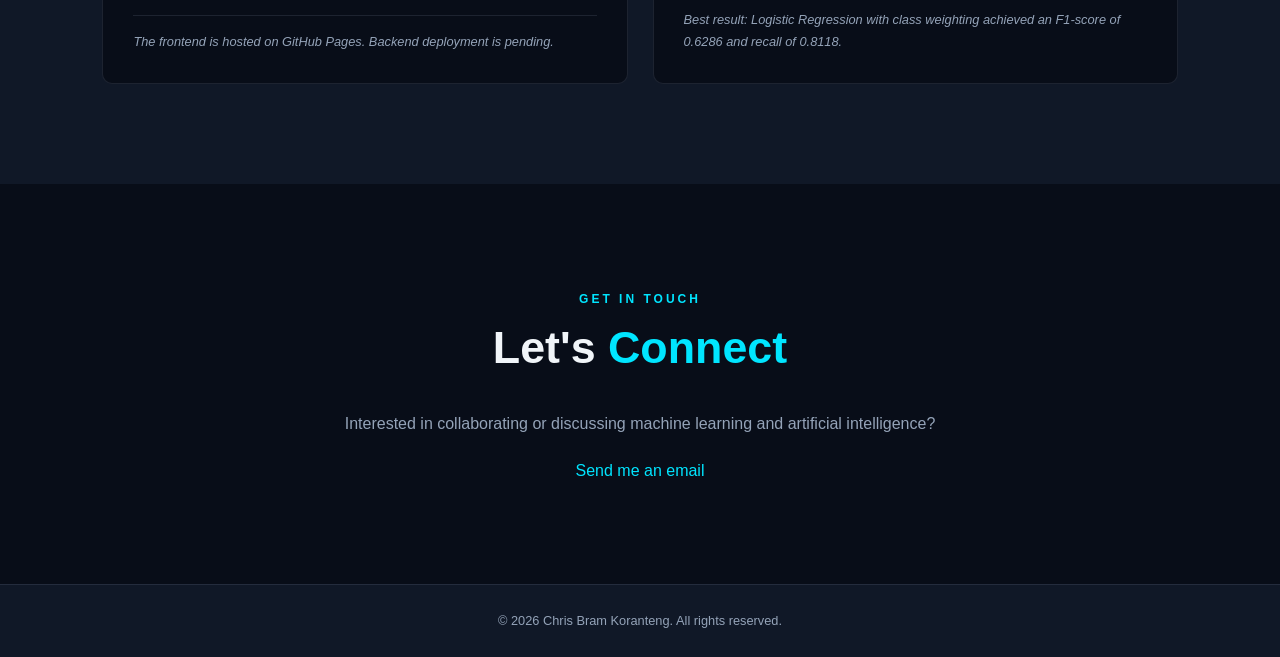
==== commit 8aaa2c4b: "easier project adding" ====
--- a/docs/index.html
+++ b/docs/index.html
@@ -51,6 +51,7 @@
         </div>
     </section>
 
+
     <!-- About -->
     <section id="about" class="about-section">
 
@@ -114,6 +115,7 @@
         </div>
     </section>
 
+
     <!-- Skills -->
     <section id="skills" class="skills-section">
 
@@ -168,6 +170,7 @@
         </div>
     </section>
 
+
     <!-- Projects -->
     <section id="projects" class="projects-section">
 
@@ -179,106 +182,12 @@
                 <p>Practical projects in artificial intelligence and machine learning.</p>
             </div>
 
-            <div class="projects-grid">
-
-                <!-- Project 1 -->
-                <article class="project-card">
-
-                    <div class="project-top">
-                        <span class="project-category">AI APPLICATION</span>
-
-                        <span class="project-status">
-                            <span class="status-dot"></span>
-                            Frontend deployed
-                        </span>
-                    </div>
-
-                    <h3>Gemini Function-Calling Agent</h3>
-
-                    <p class="project-description">
-                        A Python-based AI agent powered by Google's Gemini API.
-                        It interprets user requests and uses function calling
-                        to select and execute predefined Python functions.
-                        A FastAPI backend connects the agent's functionality
-                        to its web interface.
-                    </p>
-
-                    <div class="project-tech">
-                        <span>Python</span>
-                        <span>Gemini API</span>
-                        <span>FastAPI</span>
-                        <span>Pydantic</span>
-                        <span>Git &amp; GitHub</span>
-                    </div>
-
-                    <div class="project-links">
-                        <a href="https://github.com/ckkoranteng16-spec/first-agent"
-                           target="_blank" rel="noopener noreferrer">
-                            View Source Code ↗
-                        </a>
-
-                        <a href="https://ckkoranteng16-spec.github.io/first-agent/"
-                           target="_blank" rel="noopener noreferrer">
-                            Frontend Preview ↗
-                        </a>
-                    </div>
-
-                    <p class="project-note">
-                        The frontend is hosted on GitHub Pages.
-                        Backend deployment is pending.
-                    </p>
-
-                </article>
-
-                <!-- Project 2 -->
-                <article class="project-card">
-
-                    <div class="project-top">
-                        <span class="project-category">MACHINE LEARNING</span>
-
-                        <span class="project-status">
-                            <span class="status-dot"></span>  
-                            Complete
-                        </span>
-                    </div>
-
-                    <h3>Telco Customer Churn Analysis</h3>
-
-                    <p class="project-description">
-                        A machine-learning study investigating how preprocessing
-                        choices influence customer churn classification.
-                        The experiments compare preprocessing configurations
-                        and examine how different algorithms respond to those changes.
-                    </p>
-
-                    <div class="project-tech">
-                        <span>Python</span>
-                        <span>Pandas</span>
-                        <span>Scikit-learn</span>
-                        <span>Seaborn</span>
-                        <span>Jupyter Notebook</span>
-                    </div>
-
-                    <div class="project-links">
-                        <a href="https://github.com/ckkoranteng16-spec/Telco-Churn-Project"
-                           target="_blank" rel="noopener noreferrer">
-                            View Source Code ↗
-                        </a>
-                    </div>
-
-                    <p class="project-note">
-                        Completed machine learning project investigating how preprocessing techniques affect customer churn prediction.
-
-                        Compared Decision Tree and Logistic Regression models across missing-value handling, feature scaling, and class weighting.
-
-                        Best result: Logistic Regression with class weighting achieved an F1-score of 0.6286 and recall of 0.8118.
-                    </p>
-
-                </article>
-
-            </div>
-        </div>
-    </section>
+            <!-- Project cards are generated by JavaScript -->
+            <div class="projects-grid" id="projects-grid"></div>
+
+        </div>
+    </section>
+
 
     <!-- Contact -->
     <section id="contact" class="contact-section">
@@ -300,6 +209,7 @@
     </section>
 
 </main>
+
 
 <footer>
     <p>
@@ -308,6 +218,7 @@
     </p>
 </footer>
 
+
 <script src="../backend/script.js"></script>
 
 </body>
